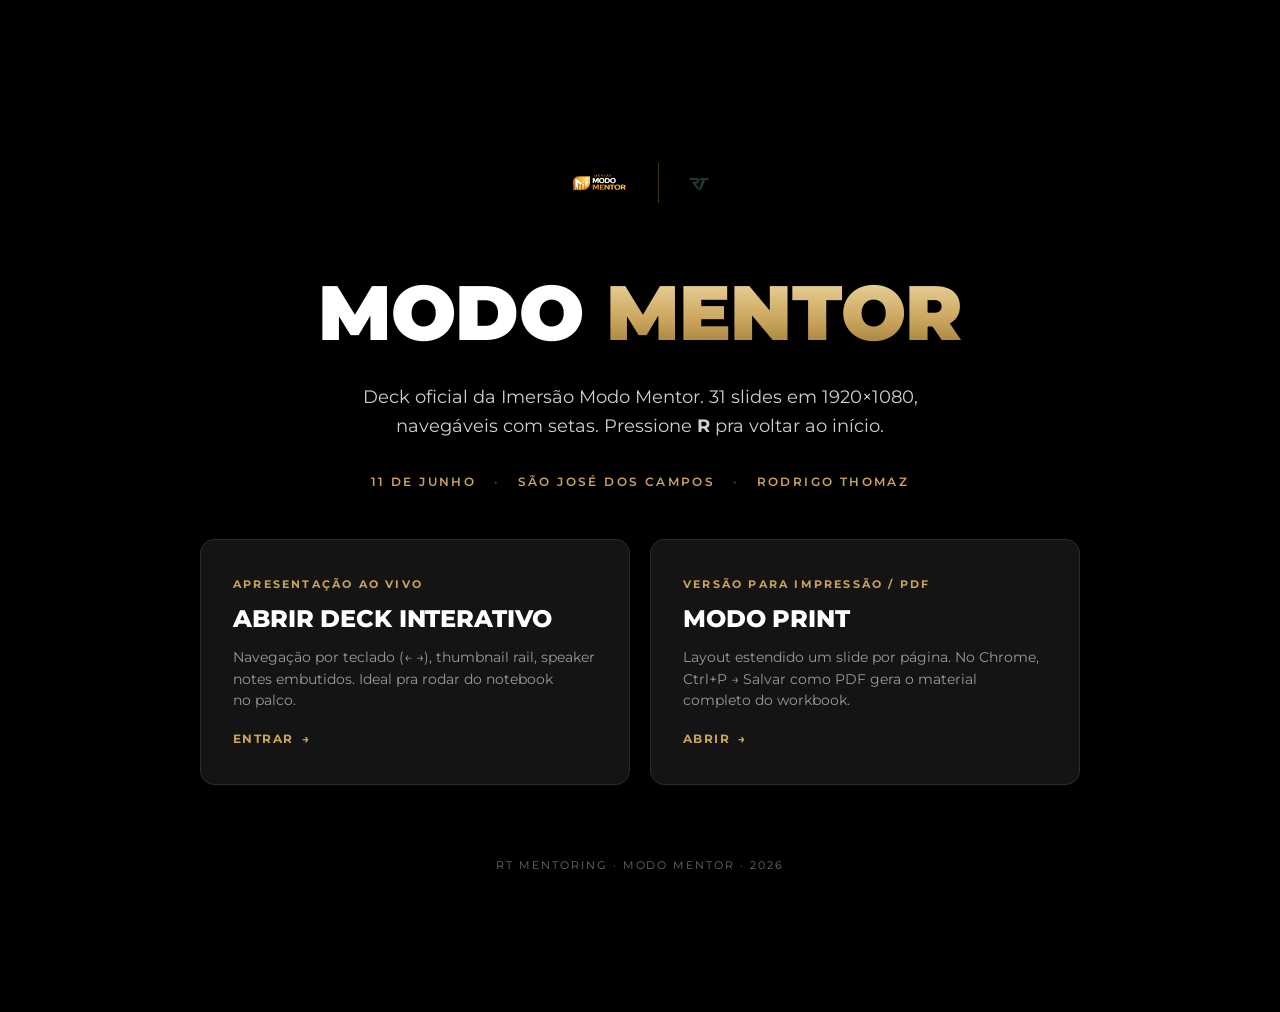
==== index.html @ 414a3dcd "init: Modo Mentor deck (handoff oficial portado, bugs corrigidos)" ====
<!doctype html>
<html lang="pt-br" data-brand="modo">
<head>
  <meta charset="utf-8">
  <meta name="viewport" content="width=device-width, initial-scale=1">
  <title>Modo Mentor · Imersão · Apresentações</title>
  <meta name="description" content="Deck oficial da Imersão Modo Mentor — Rodrigo Thomaz · RT Mentoring. 31 slides em 1920×1080.">
  <link rel="stylesheet" href="colors_and_type.css">
  <style>
    body { min-height: 100vh; display: flex; align-items: center; justify-content: center; padding: 48px 24px; }
    .launcher {
      width: 100%; max-width: 880px;
      display: flex; flex-direction: column; gap: 32px;
      text-align: center;
    }
    .marks {
      display: flex; justify-content: center; align-items: center; gap: 24px;
      margin-bottom: 16px;
    }
    .marks img.mm { height: 88px; width: auto; }
    .marks .sep  { width: 1px; height: 40px; background: rgba(201,163,90,0.32); }
    .marks img.rt { height: 32px; width: auto; opacity: 0.7; }
    .launcher h1 {
      font-size: clamp(40px, 6vw, 80px);
      letter-spacing: -0.005em;
      text-transform: uppercase;
      font-weight: 900;
      line-height: 1;
    }
    .launcher h1 .gold {
      background-image: var(--rt-gradient-gold-text);
      -webkit-background-clip: text; background-clip: text;
      color: transparent;
    }
    .launcher p.lead {
      font-size: 18px; line-height: 1.6;
      color: var(--fg-2);
      max-width: 580px; margin: 0 auto;
    }
    .meta {
      display: flex; justify-content: center; gap: 18px;
      font-size: 12px; letter-spacing: 0.2em;
      text-transform: uppercase; color: var(--accent-text);
      font-weight: 600;
    }
    .meta .sep { color: rgba(255,255,255,0.3); }
    .cards {
      display: grid; grid-template-columns: 1fr 1fr;
      gap: 20px; margin-top: 16px;
    }
    @media (max-width: 720px) { .cards { grid-template-columns: 1fr; } }
    .card {
      display: flex; flex-direction: column; gap: 14px;
      padding: 36px 32px; text-align: left;
      background: var(--bg-2);
      border: 1px solid var(--border);
      border-radius: var(--r-lg);
      text-decoration: none; color: inherit;
      transition: transform 120ms ease, border-color 120ms ease, box-shadow 120ms ease;
    }
    .card:hover {
      transform: translateY(-2px);
      border-color: rgba(201,163,90,0.5);
      box-shadow: var(--shadow-gold-glow);
    }
    .card .badge {
      font-size: 11px; letter-spacing: 0.2em;
      text-transform: uppercase; font-weight: 700;
      color: var(--accent-text);
    }
    .card h2 {
      font-size: 24px; font-weight: 800;
      text-transform: uppercase; letter-spacing: -0.005em;
      line-height: 1.1; margin: 0;
    }
    .card p {
      font-size: 14px; line-height: 1.55;
      color: var(--fg-3); margin: 0;
    }
    .card .go {
      display: inline-flex; align-items: center; gap: 8px;
      font-size: 12px; font-weight: 700; letter-spacing: 0.12em;
      text-transform: uppercase; color: var(--accent-text);
      margin-top: 4px;
    }
    .card .go .arrow { transition: transform 120ms ease; }
    .card:hover .go .arrow { transform: translateX(4px); }
    footer {
      margin-top: 40px;
      font-size: 11px; letter-spacing: 0.18em;
      text-transform: uppercase; color: var(--fg-muted);
    }
  </style>
</head>
<body>

  <main class="launcher">

    <div class="marks">
      <img class="mm" src="assets/logo-modo-mentor-transparent.png" alt="Modo Mentor">
      <span class="sep"></span>
      <img class="rt" src="assets/logo-rt-transparent.png" alt="RT Mentoring">
    </div>

    <h1>MODO <span class="gold">MENTOR</span></h1>

    <p class="lead">
      Deck oficial da Imersão Modo Mentor. 31 slides em 1920×1080,
      navegáveis com setas. Pressione <b>R</b> pra voltar ao início.
    </p>

    <div class="meta">
      <span>11 DE JUNHO</span><span class="sep">·</span>
      <span>SÃO JOSÉ DOS CAMPOS</span><span class="sep">·</span>
      <span>RODRIGO THOMAZ</span>
    </div>

    <div class="cards">

      <a class="card" href="slides/modo-mentor/index.html">
        <span class="badge">Apresentação ao vivo</span>
        <h2>Abrir deck interativo</h2>
        <p>Navegação por teclado (← →), thumbnail rail, speaker notes embutidos. Ideal pra rodar do notebook no palco.</p>
        <span class="go">Entrar <span class="arrow">→</span></span>
      </a>

      <a class="card" href="slides/modo-mentor/index-print.html">
        <span class="badge">Versão para impressão / PDF</span>
        <h2>Modo print</h2>
        <p>Layout estendido um slide por página. No Chrome, Ctrl+P → Salvar como PDF gera o material completo do workbook.</p>
        <span class="go">Abrir <span class="arrow">→</span></span>
      </a>

    </div>

    <footer>RT MENTORING · MODO MENTOR · 2026</footer>

  </main>

</body>
</html>
---- colors_and_type.css ----
/* =========================================================
   RT MENTORING — Color & Type Tokens
   Authority. Direct. Premium. Results-oriented.
   ========================================================= */

/* ---------- WEB FONTS ---------- */
@font-face {
  font-family: "Montserrat";
  src: url("./fonts/Montserrat-Light.ttf") format("truetype");
  font-weight: 300;
  font-style: normal;
  font-display: swap;
}
@font-face {
  font-family: "Montserrat";
  src: url("./fonts/Montserrat-Regular.ttf") format("truetype");
  font-weight: 400;
  font-style: normal;
  font-display: swap;
}
@font-face {
  font-family: "Montserrat";
  src: url("./fonts/Montserrat-Italic.ttf") format("truetype");
  font-weight: 400;
  font-style: italic;
  font-display: swap;
}
@font-face {
  font-family: "Montserrat";
  src: url("./fonts/Montserrat-Medium.ttf") format("truetype");
  font-weight: 500;
  font-style: normal;
  font-display: swap;
}
@font-face {
  font-family: "Montserrat";
  src: url("./fonts/Montserrat-SemiBold.ttf") format("truetype");
  font-weight: 600;
  font-style: normal;
  font-display: swap;
}
@font-face {
  font-family: "Montserrat";
  src: url("./fonts/Montserrat-Bold.ttf") format("truetype");
  font-weight: 700;
  font-style: normal;
  font-display: swap;
}
@font-face {
  font-family: "Montserrat";
  src: url("./fonts/Montserrat-BoldItalic.ttf") format("truetype");
  font-weight: 700;
  font-style: italic;
  font-display: swap;
}
@font-face {
  font-family: "Montserrat";
  src: url("./fonts/Montserrat-ExtraBold.ttf") format("truetype");
  font-weight: 800;
  font-style: normal;
  font-display: swap;
}
@font-face {
  font-family: "Montserrat";
  src: url("./fonts/Montserrat-Black.ttf") format("truetype");
  font-weight: 900;
  font-style: normal;
  font-display: swap;
}

/* The premium workbook cover ("Modo Mentor") uses a flared
   high-contrast serif. We pair Cormorant Garamond from Google
   Fonts as the nearest CDN match for that title style. Flag
   this to the designer if the official serif is named. */
@import url("https://fonts.googleapis.com/css2?family=Cormorant+Garamond:ital,wght@0,500;0,600;0,700;1,500&display=swap");

/* =========================================================
   COLOR SYSTEM
   The world is mostly black. Gold is reserved for the
   thing that matters. White is the voice. Green is the
   "Modo Mentor" mark.
   ========================================================= */
:root {
  /* ----- Brand core ----- */
  --rt-gold-100: #f7ebcf;       /* highlight, low-emphasis bg tint */
  --rt-gold-200: #e6cf94;       /* hover lift on gold */
  --rt-gold-400: #c9a35a;       /* primary gold — text & accents on dark */
  --rt-gold-500: #b8924f;       /* RT monogram, primary accents */
  --rt-gold-600: #8f6f36;       /* pressed / shadow side of gold */
  --rt-gold-700: #5e4720;       /* deep gold, used on light bg */

  /* ----- Onyx / surface ----- */
  --rt-black:     #000000;       /* full bleed, true black backgrounds */
  --rt-ink-900:   #0a0a0a;       /* primary dark surface */
  --rt-ink-800:   #141414;       /* card on black */
  --rt-ink-700:   #1f1f1f;       /* elevated card */
  --rt-ink-600:   #2a2a2a;       /* border on dark */
  --rt-ink-500:   #3d3d3d;       /* divider on dark */
  --rt-ink-400:   #6b6b6b;       /* low-emphasis text on dark */
  --rt-ink-300:   #9a9a9a;       /* secondary text on dark */
  --rt-ink-200:   #cfcfcf;       /* tertiary text on dark */
  --rt-ink-100:   #efefef;       /* near-white */
  --rt-white:     #ffffff;

  /* ----- RT Mentoring forest (PRIMARY brand color for the mentorship brand) ----- */
  --rt-forest-950: #081710;     /* full-bleed bg, near-black green */
  --rt-forest-900: #0c1f17;     /* primary canvas */
  --rt-forest-800: #112a1f;     /* primary surface */
  --rt-forest-700: #1a3a2b;     /* elevated card */
  --rt-forest-600: #2a5742;     /* border / accent */
  --rt-forest-500: #3e7a5d;     /* hover step / interactive */
  --rt-forest-300: #79b094;     /* soft accent on light contexts */
  --rt-forest-100: #cfe5d8;     /* tint */

  /* ----- Off-white paper (workbook interior, neutral light bg) ----- */
  --rt-paper:     #f5efe3;
  --rt-paper-2:   #ece4d3;

  /* ----- Semantic ----- */
  --rt-success: #2e8b57;
  --rt-warning: #d4a437;
  --rt-danger:  #b03a2e;
  --rt-info:    #4a6fa5;

  /* ----- Gradients ----- */
  --rt-gradient-gold:
    linear-gradient(180deg, #e6cf94 0%, #c9a35a 45%, #8f6f36 100%);
  --rt-gradient-gold-text:
    linear-gradient(180deg, #f5e2b0 0%, #c9a35a 60%, #8f6f36 100%);
  --rt-gradient-dark-vignette:
    radial-gradient(ellipse at center, rgba(0,0,0,0) 0%, rgba(0,0,0,0.85) 100%);
  --rt-gradient-stage-light:
    radial-gradient(ellipse 60% 80% at 50% 0%, rgba(201,163,90,0.18) 0%, rgba(0,0,0,0) 60%);
  --rt-gradient-forest-light:
    radial-gradient(ellipse 70% 90% at 50% 0%, rgba(201,163,90,0.16) 0%, rgba(0,0,0,0) 65%);

  /* =========================================================
     BRAND-SCOPED ROLE TOKENS
     Two brands live in this system:
       RT Mentoring  → mentorship brand. Canvas = forest. Accent = gold.
       Modo Mentor   → imersão (event) brand. Canvas = black. Accent = gold.
     Set [data-brand="rt"] or [data-brand="modo"] on the root to
     switch surfaces. Default = rt (mentorship).
     ========================================================= */
  --rt-mentoring-bg:        var(--rt-forest-900);
  --rt-mentoring-bg-1:      var(--rt-forest-800);
  --rt-mentoring-bg-2:      var(--rt-forest-700);
  --rt-mentoring-border:    rgba(201,163,90,0.22);
  --rt-mentoring-fg:        #ffffff;
  --rt-mentoring-accent:    var(--rt-gold-400);

  --modo-mentor-bg:         var(--rt-black);
  --modo-mentor-bg-1:       var(--rt-ink-900);
  --modo-mentor-bg-2:       var(--rt-ink-800);
  --modo-mentor-border:     var(--rt-ink-600);
  --modo-mentor-fg:         #ffffff;
  --modo-mentor-accent:     var(--rt-gold-400);

  /* ----- Default semantic role tokens (RT Mentoring brand = forest) ----- */
  --bg:           var(--rt-forest-900);
  --bg-1:         var(--rt-forest-800);
  --bg-2:         var(--rt-forest-700);
  --bg-3:         var(--rt-forest-600);
  --surface:      var(--rt-forest-700);
  --border:       rgba(201,163,90,0.22);
  --border-soft:  rgba(255,255,255,0.08);

  --fg:           var(--rt-white);
  --fg-1:         var(--rt-ink-100);
  --fg-2:         var(--rt-ink-200);   /* secondary copy on dark */
  --fg-3:         var(--rt-ink-300);   /* tertiary */
  --fg-muted:     var(--rt-ink-400);
  --accent:       var(--rt-gold-500);
  --accent-text:  var(--rt-gold-400);
  --on-accent:    var(--rt-black);
  --link:         var(--rt-gold-400);

  /* =========================================================
     RADII / SHADOW / SPACING
     ========================================================= */
  --r-xs: 2px;
  --r-sm: 4px;
  --r-md: 8px;
  --r-lg: 14px;
  --r-xl: 22px;
  --r-pill: 999px;

  --space-0: 0;
  --space-1: 4px;
  --space-2: 8px;
  --space-3: 12px;
  --space-4: 16px;
  --space-5: 24px;
  --space-6: 32px;
  --space-7: 48px;
  --space-8: 64px;
  --space-9: 96px;
  --space-10: 128px;

  --shadow-sm: 0 1px 2px rgba(0,0,0,0.4);
  --shadow-md: 0 8px 24px rgba(0,0,0,0.45);
  --shadow-lg: 0 24px 60px rgba(0,0,0,0.55);
  --shadow-gold-glow: 0 0 0 1px rgba(201,163,90,0.5), 0 8px 30px rgba(201,163,90,0.25);
  --inset-gold-line: inset 0 0 0 1px rgba(201,163,90,0.45);

  /* =========================================================
     TYPE SCALE
     Montserrat for everything UI. Display gets the heavy
     weights (700–900) and tight tracking, often UPPERCASE
     with positive letter-spacing for the "tagline" feel.
     ========================================================= */
  --font-sans: "Montserrat", "Helvetica Neue", Arial, sans-serif;
  --font-display: "Montserrat", "Helvetica Neue", Arial, sans-serif;
  --font-serif: "Cormorant Garamond", "Times New Roman", serif; /* premium workbook only */

  --fs-eyebrow: 12px;
  --fs-caption: 13px;
  --fs-body:    16px;
  --fs-lead:    18px;
  --fs-h6:      18px;
  --fs-h5:      22px;
  --fs-h4:      28px;
  --fs-h3:      36px;
  --fs-h2:      48px;
  --fs-h1:      64px;
  --fs-display: 96px;

  --lh-tight: 1.05;
  --lh-snug:  1.2;
  --lh-base:  1.5;
  --lh-loose: 1.7;

  --ls-display: -0.01em;
  --ls-tight:   -0.005em;
  --ls-body:    0;
  --ls-wide:    0.04em;
  --ls-wider:   0.12em;   /* the tagline eyebrow look */
}

/* =========================================================
   BRAND SCOPE OVERRIDES
   Drop [data-brand="modo"] on the root (or any subtree) to
   flip the canvas from RT-Mentoring-forest to Modo-Mentor-black.
   [data-brand="rt"] is the default and re-asserted for clarity.
   ========================================================= */
[data-brand="rt"] {
  --bg:        var(--rt-forest-900);
  --bg-1:      var(--rt-forest-800);
  --bg-2:      var(--rt-forest-700);
  --bg-3:      var(--rt-forest-600);
  --surface:   var(--rt-forest-700);
  --border:    rgba(201,163,90,0.22);
}
[data-brand="modo"] {
  --bg:        var(--rt-black);
  --bg-1:      var(--rt-ink-900);
  --bg-2:      var(--rt-ink-800);
  --bg-3:      var(--rt-ink-700);
  --surface:   var(--rt-ink-800);
  --border:    var(--rt-ink-600);
}

/* =========================================================
   SEMANTIC HTML BASE
   ========================================================= */
html, body {
  background: var(--bg);
  color: var(--fg);
  font-family: var(--font-sans);
  font-size: var(--fs-body);
  line-height: var(--lh-base);
  -webkit-font-smoothing: antialiased;
  text-rendering: optimizeLegibility;
}

/* Display — used for stage titles, hero claims */
.rt-display, h1.rt-display {
  font-family: var(--font-display);
  font-weight: 900;
  font-size: clamp(48px, 8vw, var(--fs-display));
  line-height: var(--lh-tight);
  letter-spacing: var(--ls-display);
  text-transform: uppercase;
}

/* Headings */
h1, .rt-h1 {
  font-family: var(--font-display);
  font-weight: 800;
  font-size: var(--fs-h1);
  line-height: var(--lh-tight);
  letter-spacing: var(--ls-tight);
  text-transform: uppercase;
  margin: 0;
}
h2, .rt-h2 {
  font-family: var(--font-display);
  font-weight: 800;
  font-size: var(--fs-h2);
  line-height: var(--lh-snug);
  letter-spacing: var(--ls-tight);
  text-transform: uppercase;
  margin: 0;
}
h3, .rt-h3 {
  font-family: var(--font-display);
  font-weight: 700;
  font-size: var(--fs-h3);
  line-height: var(--lh-snug);
  letter-spacing: 0;
  margin: 0;
}
h4, .rt-h4 {
  font-family: var(--font-sans);
  font-weight: 700;
  font-size: var(--fs-h4);
  line-height: var(--lh-snug);
  margin: 0;
}
h5, .rt-h5 {
  font-family: var(--font-sans);
  font-weight: 600;
  font-size: var(--fs-h5);
  line-height: var(--lh-snug);
  margin: 0;
}
h6, .rt-h6 {
  font-family: var(--font-sans);
  font-weight: 600;
  font-size: var(--fs-h6);
  line-height: var(--lh-snug);
  margin: 0;
}

/* Eyebrow — the wide-tracked, uppercase, gold accent line */
.rt-eyebrow {
  font-family: var(--font-sans);
  font-weight: 600;
  font-size: var(--fs-eyebrow);
  line-height: 1;
  letter-spacing: var(--ls-wider);
  text-transform: uppercase;
  color: var(--accent-text);
}

/* Body copy */
p, .rt-body {
  font-family: var(--font-sans);
  font-weight: 400;
  font-size: var(--fs-body);
  line-height: var(--lh-base);
  letter-spacing: var(--ls-body);
  color: var(--fg-2);
  text-wrap: pretty;
}
.rt-lead {
  font-size: var(--fs-lead);
  font-weight: 500;
  color: var(--fg-1);
  line-height: var(--lh-base);
}
.rt-caption {
  font-size: var(--fs-caption);
  color: var(--fg-3);
}

/* The premium serif — workbook covers only */
.rt-serif {
  font-family: var(--font-serif);
  font-weight: 600;
  letter-spacing: 0.01em;
}

/* Gold gradient text — for the headline word that carries the promise */
.rt-gold-text {
  background-image: var(--rt-gradient-gold-text);
  -webkit-background-clip: text;
  background-clip: text;
  color: transparent;
}

/* Links */
a {
  color: var(--link);
  text-decoration: none;
  transition: color 120ms ease, opacity 120ms ease;
}
a:hover { color: var(--rt-gold-200); }
a:active { opacity: 0.8; }

/* Selection */
::selection { background: var(--rt-gold-500); color: var(--rt-black); }
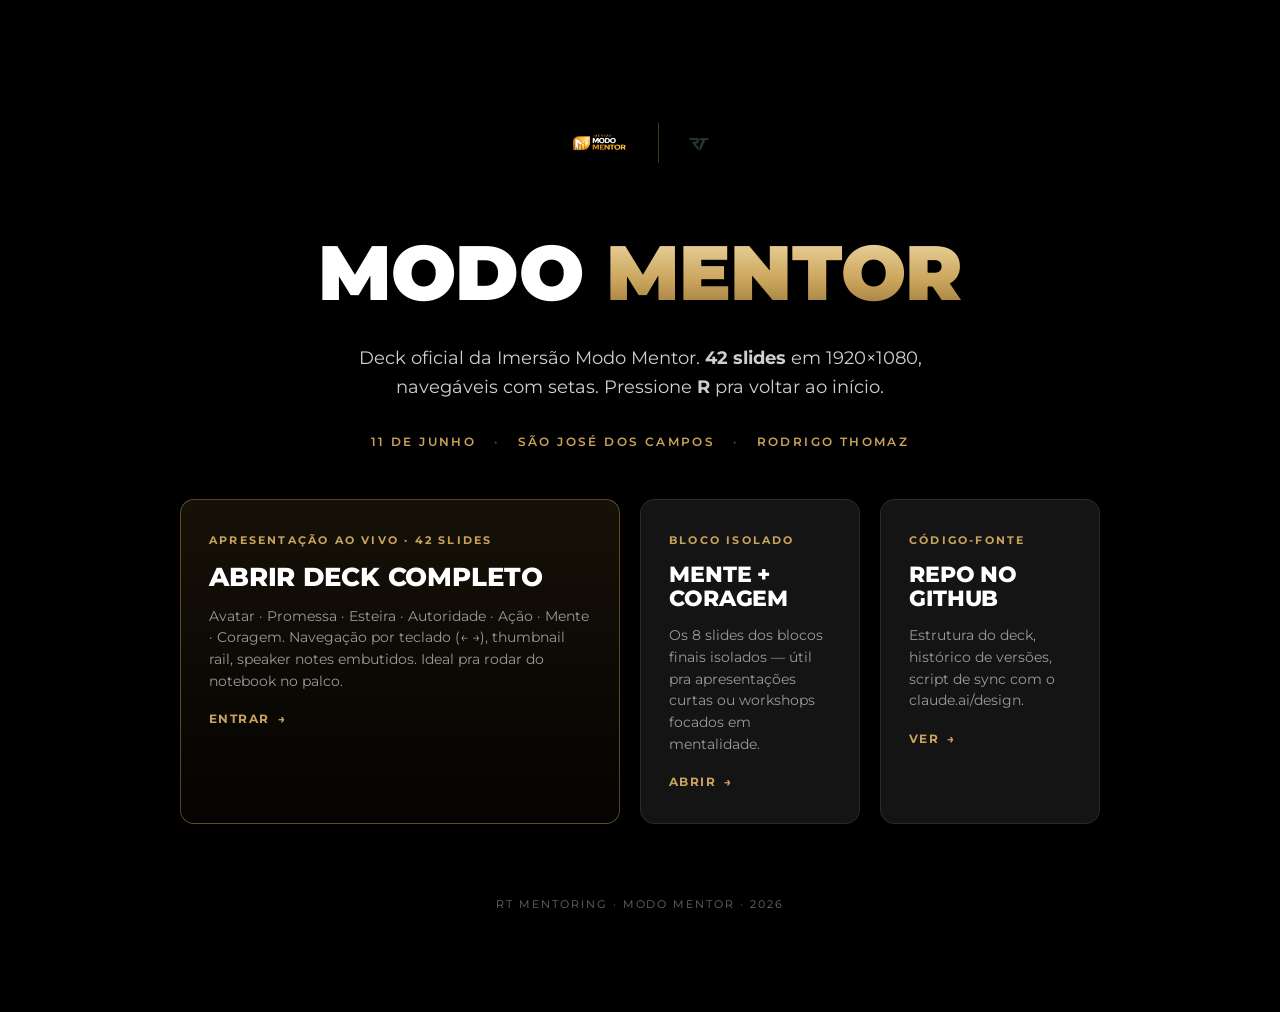
==== commit c2dcf956: "feat: migra para novo formato Canva (42 slides, raiz plana) - Novo deck principal: Modo Mentor - Dec" ====
--- a/index.html
+++ b/index.html
@@ -4,12 +4,12 @@
   <meta charset="utf-8">
   <meta name="viewport" content="width=device-width, initial-scale=1">
   <title>Modo Mentor · Imersão · Apresentações</title>
-  <meta name="description" content="Deck oficial da Imersão Modo Mentor — Rodrigo Thomaz · RT Mentoring. 31 slides em 1920×1080.">
+  <meta name="description" content="Deck oficial da Imersão Modo Mentor — Rodrigo Thomaz · RT Mentoring. 42 slides em 1920×1080.">
   <link rel="stylesheet" href="colors_and_type.css">
   <style>
     body { min-height: 100vh; display: flex; align-items: center; justify-content: center; padding: 48px 24px; }
     .launcher {
-      width: 100%; max-width: 880px;
+      width: 100%; max-width: 920px;
       display: flex; flex-direction: column; gap: 32px;
       text-align: center;
     }
@@ -49,15 +49,18 @@
       gap: 20px; margin-top: 16px;
     }
     @media (max-width: 720px) { .cards { grid-template-columns: 1fr; } }
+    .cards--three { grid-template-columns: 2fr 1fr 1fr; }
+    @media (max-width: 980px) { .cards--three { grid-template-columns: 1fr; } }
     .card {
       display: flex; flex-direction: column; gap: 14px;
-      padding: 36px 32px; text-align: left;
+      padding: 32px 28px; text-align: left;
       background: var(--bg-2);
       border: 1px solid var(--border);
       border-radius: var(--r-lg);
       text-decoration: none; color: inherit;
       transition: transform 120ms ease, border-color 120ms ease, box-shadow 120ms ease;
     }
+    .card.featured { background: linear-gradient(180deg, rgba(216,166,74,0.10), rgba(216,166,74,0.02)); border-color: rgba(216,166,74,0.4); }
     .card:hover {
       transform: translateY(-2px);
       border-color: rgba(201,163,90,0.5);
@@ -69,10 +72,11 @@
       color: var(--accent-text);
     }
     .card h2 {
-      font-size: 24px; font-weight: 800;
+      font-size: 22px; font-weight: 800;
       text-transform: uppercase; letter-spacing: -0.005em;
       line-height: 1.1; margin: 0;
     }
+    .card.featured h2 { font-size: 26px; }
     .card p {
       font-size: 14px; line-height: 1.55;
       color: var(--fg-3); margin: 0;
@@ -105,7 +109,7 @@
     <h1>MODO <span class="gold">MENTOR</span></h1>
 
     <p class="lead">
-      Deck oficial da Imersão Modo Mentor. 31 slides em 1920×1080,
+      Deck oficial da Imersão Modo Mentor. <b>42 slides</b> em 1920×1080,
       navegáveis com setas. Pressione <b>R</b> pra voltar ao início.
     </p>
 
@@ -115,20 +119,27 @@
       <span>RODRIGO THOMAZ</span>
     </div>
 
-    <div class="cards">
+    <div class="cards cards--three">
 
-      <a class="card" href="slides/modo-mentor/index.html">
-        <span class="badge">Apresentação ao vivo</span>
-        <h2>Abrir deck interativo</h2>
-        <p>Navegação por teclado (← →), thumbnail rail, speaker notes embutidos. Ideal pra rodar do notebook no palco.</p>
+      <a class="card featured" href="Modo Mentor - Deck Completo.html">
+        <span class="badge">Apresentação ao vivo · 42 slides</span>
+        <h2>Abrir deck completo</h2>
+        <p>Avatar · Promessa · Esteira · Autoridade · Ação · Mente · Coragem. Navegação por teclado (← →), thumbnail rail, speaker notes embutidos. Ideal pra rodar do notebook no palco.</p>
         <span class="go">Entrar <span class="arrow">→</span></span>
       </a>
 
-      <a class="card" href="slides/modo-mentor/index-print.html">
-        <span class="badge">Versão para impressão / PDF</span>
-        <h2>Modo print</h2>
-        <p>Layout estendido um slide por página. No Chrome, Ctrl+P → Salvar como PDF gera o material completo do workbook.</p>
+      <a class="card" href="Modo Mentor - Bloco Mente e Coragem.html">
+        <span class="badge">Bloco isolado</span>
+        <h2>Mente + Coragem</h2>
+        <p>Os 8 slides dos blocos finais isolados — útil pra apresentações curtas ou workshops focados em mentalidade.</p>
         <span class="go">Abrir <span class="arrow">→</span></span>
+      </a>
+
+      <a class="card" href="https://github.com/mentoringrt/imersao-modo-mentor" target="_blank" rel="noopener">
+        <span class="badge">Código-fonte</span>
+        <h2>Repo no GitHub</h2>
+        <p>Estrutura do deck, histórico de versões, script de sync com o claude.ai/design.</p>
+        <span class="go">Ver <span class="arrow">→</span></span>
       </a>
 
     </div>
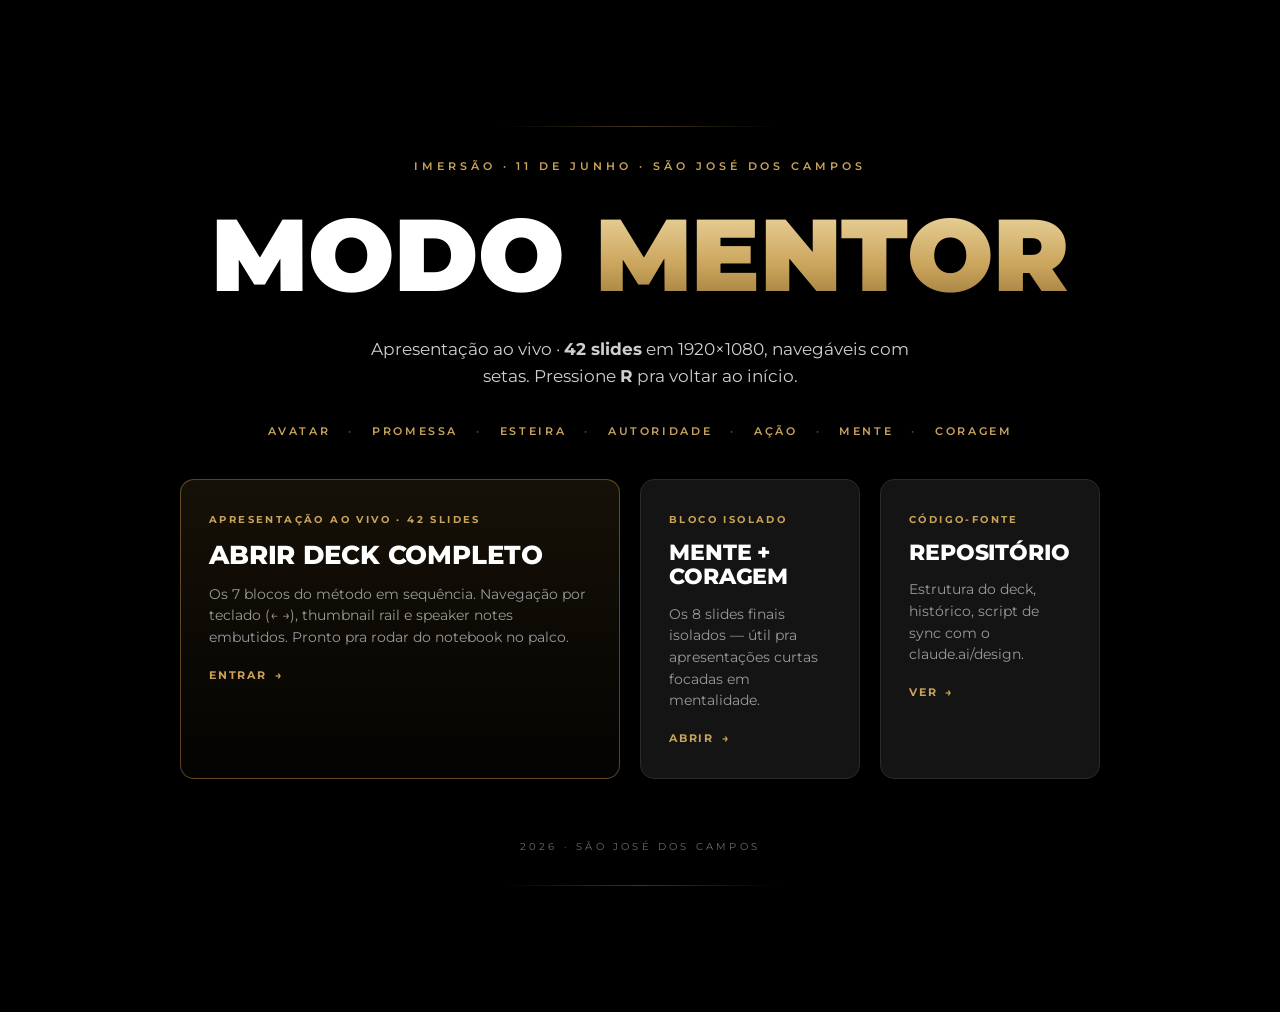
==== commit a8169d90: "feat: remove logos do deck (MM + RT) e reorganiza slides centrais - Limpeza HTML: 80 chromes + 1 loc" ====
--- a/index.html
+++ b/index.html
@@ -4,53 +4,84 @@
   <meta charset="utf-8">
   <meta name="viewport" content="width=device-width, initial-scale=1">
   <title>Modo Mentor · Imersão · Apresentações</title>
-  <meta name="description" content="Deck oficial da Imersão Modo Mentor — Rodrigo Thomaz · RT Mentoring. 42 slides em 1920×1080.">
+  <meta name="description" content="Deck oficial da Imersão Modo Mentor. 42 slides em 1920×1080.">
   <link rel="stylesheet" href="colors_and_type.css">
   <style>
-    body { min-height: 100vh; display: flex; align-items: center; justify-content: center; padding: 48px 24px; }
+    body {
+      min-height: 100vh;
+      display: flex; align-items: center; justify-content: center;
+      padding: 48px 24px;
+    }
+
     .launcher {
       width: 100%; max-width: 920px;
-      display: flex; flex-direction: column; gap: 32px;
+      display: flex; flex-direction: column;
+      gap: 32px;
       text-align: center;
+      position: relative;
     }
-    .marks {
-      display: flex; justify-content: center; align-items: center; gap: 24px;
-      margin-bottom: 16px;
+
+    /* moldura editorial discreta */
+    .launcher::before,
+    .launcher::after {
+      content: '';
+      position: absolute;
+      left: 50%;
+      transform: translateX(-50%);
+      width: 30%;
+      height: 1px;
+      background: linear-gradient(90deg, transparent, rgba(201,163,90,0.32), transparent);
+      pointer-events: none;
     }
-    .marks img.mm { height: 88px; width: auto; }
-    .marks .sep  { width: 1px; height: 40px; background: rgba(201,163,90,0.32); }
-    .marks img.rt { height: 32px; width: auto; opacity: 0.7; }
+    .launcher::before { top: -32px; }
+    .launcher::after  { bottom: -32px; }
+
+    .eyebrow {
+      font-family: 'Montserrat', sans-serif;
+      font-size: 11px;
+      font-weight: 600;
+      letter-spacing: 0.36em;
+      text-transform: uppercase;
+      color: var(--accent-text);
+      margin: 0;
+    }
+
     .launcher h1 {
-      font-size: clamp(40px, 6vw, 80px);
+      font-family: 'Montserrat', sans-serif;
+      font-size: clamp(56px, 8vw, 120px);
       letter-spacing: -0.005em;
       text-transform: uppercase;
       font-weight: 900;
-      line-height: 1;
+      line-height: 0.96;
+      margin: 0;
     }
     .launcher h1 .gold {
       background-image: var(--rt-gradient-gold-text);
       -webkit-background-clip: text; background-clip: text;
       color: transparent;
     }
+
     .launcher p.lead {
-      font-size: 18px; line-height: 1.6;
+      font-size: 17px; line-height: 1.6;
       color: var(--fg-2);
-      max-width: 580px; margin: 0 auto;
+      max-width: 560px; margin: 0 auto;
     }
+
     .meta {
       display: flex; justify-content: center; gap: 18px;
-      font-size: 12px; letter-spacing: 0.2em;
+      font-size: 11px; letter-spacing: 0.24em;
       text-transform: uppercase; color: var(--accent-text);
       font-weight: 600;
     }
     .meta .sep { color: rgba(255,255,255,0.3); }
+
     .cards {
-      display: grid; grid-template-columns: 1fr 1fr;
-      gap: 20px; margin-top: 16px;
+      display: grid;
+      grid-template-columns: 2fr 1fr 1fr;
+      gap: 20px; margin-top: 8px;
     }
-    @media (max-width: 720px) { .cards { grid-template-columns: 1fr; } }
-    .cards--three { grid-template-columns: 2fr 1fr 1fr; }
-    @media (max-width: 980px) { .cards--three { grid-template-columns: 1fr; } }
+    @media (max-width: 980px) { .cards { grid-template-columns: 1fr; } }
+
     .card {
       display: flex; flex-direction: column; gap: 14px;
       padding: 32px 28px; text-align: left;
@@ -60,14 +91,17 @@
       text-decoration: none; color: inherit;
       transition: transform 120ms ease, border-color 120ms ease, box-shadow 120ms ease;
     }
-    .card.featured { background: linear-gradient(180deg, rgba(216,166,74,0.10), rgba(216,166,74,0.02)); border-color: rgba(216,166,74,0.4); }
+    .card.featured {
+      background: linear-gradient(180deg, rgba(216,166,74,0.10), rgba(216,166,74,0.02));
+      border-color: rgba(216,166,74,0.4);
+    }
     .card:hover {
       transform: translateY(-2px);
       border-color: rgba(201,163,90,0.5);
       box-shadow: var(--shadow-gold-glow);
     }
     .card .badge {
-      font-size: 11px; letter-spacing: 0.2em;
+      font-size: 10px; letter-spacing: 0.24em;
       text-transform: uppercase; font-weight: 700;
       color: var(--accent-text);
     }
@@ -83,15 +117,16 @@
     }
     .card .go {
       display: inline-flex; align-items: center; gap: 8px;
-      font-size: 12px; font-weight: 700; letter-spacing: 0.12em;
+      font-size: 11px; font-weight: 700; letter-spacing: 0.16em;
       text-transform: uppercase; color: var(--accent-text);
       margin-top: 4px;
     }
     .card .go .arrow { transition: transform 120ms ease; }
     .card:hover .go .arrow { transform: translateX(4px); }
+
     footer {
-      margin-top: 40px;
-      font-size: 11px; letter-spacing: 0.18em;
+      margin-top: 28px;
+      font-size: 10px; letter-spacing: 0.32em;
       text-transform: uppercase; color: var(--fg-muted);
     }
   </style>
@@ -100,51 +135,51 @@
 
   <main class="launcher">
 
-    <div class="marks">
-      <img class="mm" src="assets/logo-modo-mentor-transparent.png" alt="Modo Mentor">
-      <span class="sep"></span>
-      <img class="rt" src="assets/logo-rt-transparent.png" alt="RT Mentoring">
-    </div>
+    <p class="eyebrow">Imersão · 11 de Junho · São José dos Campos</p>
 
     <h1>MODO <span class="gold">MENTOR</span></h1>
 
     <p class="lead">
-      Deck oficial da Imersão Modo Mentor. <b>42 slides</b> em 1920×1080,
+      Apresentação ao vivo · <b>42 slides</b> em 1920×1080,
       navegáveis com setas. Pressione <b>R</b> pra voltar ao início.
     </p>
 
     <div class="meta">
-      <span>11 DE JUNHO</span><span class="sep">·</span>
-      <span>SÃO JOSÉ DOS CAMPOS</span><span class="sep">·</span>
-      <span>RODRIGO THOMAZ</span>
+      <span>Avatar</span><span class="sep">·</span>
+      <span>Promessa</span><span class="sep">·</span>
+      <span>Esteira</span><span class="sep">·</span>
+      <span>Autoridade</span><span class="sep">·</span>
+      <span>Ação</span><span class="sep">·</span>
+      <span>Mente</span><span class="sep">·</span>
+      <span>Coragem</span>
     </div>
 
-    <div class="cards cards--three">
+    <div class="cards">
 
       <a class="card featured" href="Modo Mentor - Deck Completo.html">
         <span class="badge">Apresentação ao vivo · 42 slides</span>
         <h2>Abrir deck completo</h2>
-        <p>Avatar · Promessa · Esteira · Autoridade · Ação · Mente · Coragem. Navegação por teclado (← →), thumbnail rail, speaker notes embutidos. Ideal pra rodar do notebook no palco.</p>
+        <p>Os 7 blocos do método em sequência. Navegação por teclado (← →), thumbnail rail e speaker notes embutidos. Pronto pra rodar do notebook no palco.</p>
         <span class="go">Entrar <span class="arrow">→</span></span>
       </a>
 
       <a class="card" href="Modo Mentor - Bloco Mente e Coragem.html">
         <span class="badge">Bloco isolado</span>
         <h2>Mente + Coragem</h2>
-        <p>Os 8 slides dos blocos finais isolados — útil pra apresentações curtas ou workshops focados em mentalidade.</p>
+        <p>Os 8 slides finais isolados — útil pra apresentações curtas focadas em mentalidade.</p>
         <span class="go">Abrir <span class="arrow">→</span></span>
       </a>
 
       <a class="card" href="https://github.com/mentoringrt/imersao-modo-mentor" target="_blank" rel="noopener">
         <span class="badge">Código-fonte</span>
-        <h2>Repo no GitHub</h2>
-        <p>Estrutura do deck, histórico de versões, script de sync com o claude.ai/design.</p>
+        <h2>Repositório</h2>
+        <p>Estrutura do deck, histórico, script de sync com o claude.ai/design.</p>
         <span class="go">Ver <span class="arrow">→</span></span>
       </a>
 
     </div>
 
-    <footer>RT MENTORING · MODO MENTOR · 2026</footer>
+    <footer>2026 · São José dos Campos</footer>
 
   </main>
 
